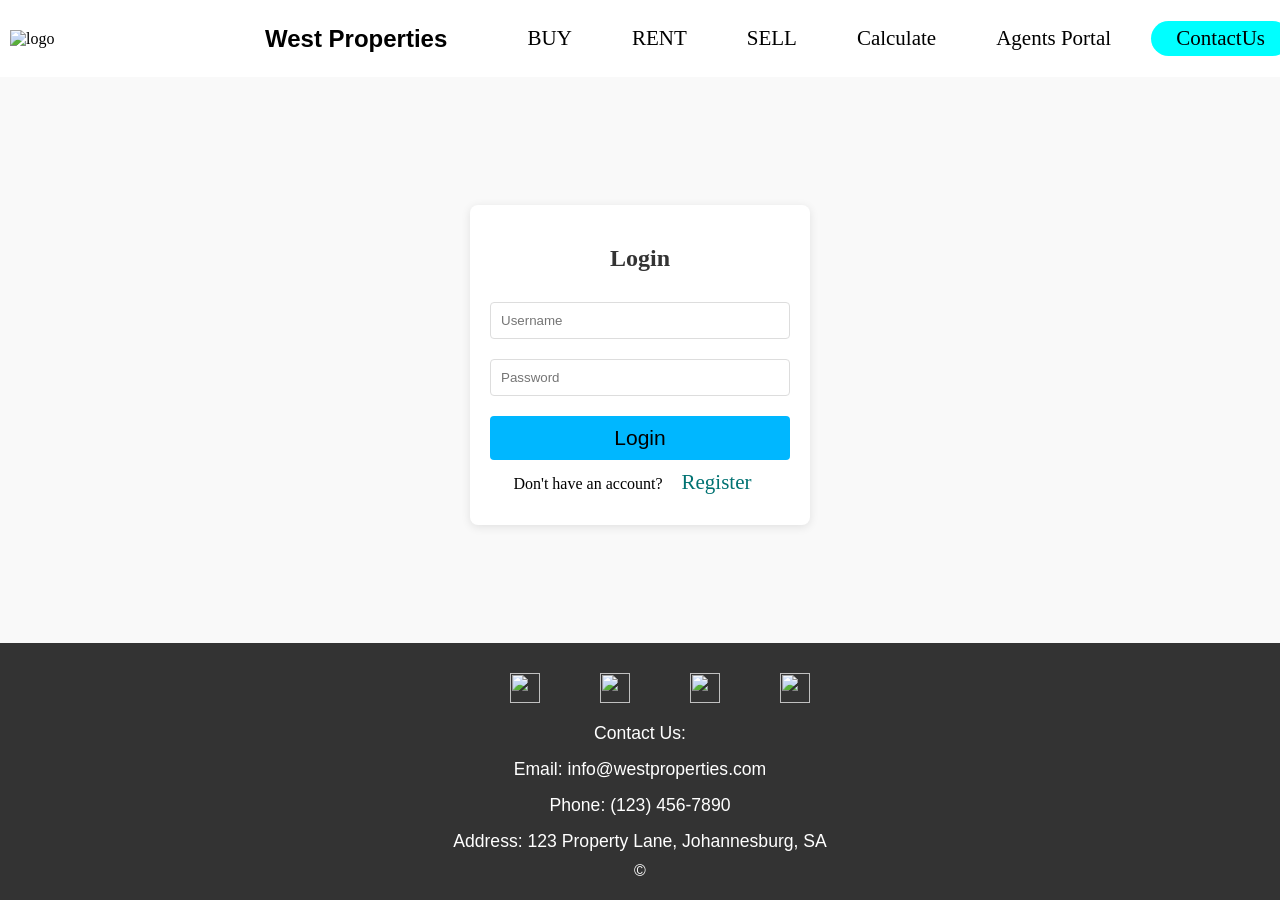
==== HTML/index.html @ 1c1c1991 "login update" ====
<!DOCTYPE html>
<html lang="en">
<head>
    <meta charset="UTF-8">
    <meta name="viewport" content="width=device-width, initial-scale=1.0">
    <title>Real Homes Login</title>
    <!-- Styles are the same as provided in your original HTML -->
    <style>
        header {
            background-color: white;
            padding: 10px;
            width: 100%;
        }

        body {
            margin: 0;
            padding: 0;
            box-sizing: border-box;
            background-color: #f9f9f9;
            font-family: "my-font", serif;
            min-height: 100vh;
            display: flex;
            flex-direction: column;
        }

        nav {
            display: flex;
            justify-content: space-between;
            align-items: center;
            width: 100%;
         
        }

        .logo-container {
            display: flex;
            align-items: center;
        }

        .logo-container img {
            margin-right: 15px;
            width: 240px;
            height: auto;
        }

        .WP {
            font-family: 'Franklin Gothic Medium', 'Arial Narrow', Arial, sans-serif;
            font-size: 24px;
            font-weight: bold;
        }

        ul {
            display: flex;
            gap: 30px;
            list-style: none;
        }

        ul li a {
            text-decoration: none;
            color: black;
            font-size: 21px;
            padding: 10px 15px;
        }

        ul li:hover a {
            text-shadow: 2px 2px 5px rgba(0, 0, 0, 0.3);
            color: rgb(0, 114, 114);
        }
        .signlogin {
            display: flex;
            gap: 50px;
            text-decoration: none;
        }
         a {
            text-decoration: none;
            color: black;
            font-size: 21px;
            padding: 10px 15px;
        }

        .sign, .login {
            background-color: aqua;
            padding: 5px 10px;
            border-radius: 20px;
            font-size: 20px;
            cursor: pointer;
        }

        .sign:hover {
            background-color: rgb(0, 114, 114);
            color: white;
        }
        /* Wrapper for flex centering */
        .main-content {
            flex: 1;
            display: flex;
            justify-content: center;
            align-items: center;
            margin-top: 20px;
        }

        .container {
            background-color: white;
            padding: 20px;
            border-radius: 8px;
            box-shadow: 0 2px 10px rgba(0, 0, 0, 0.1);
            width: 300px;
        }

        h2 {
            text-align: center;
            color: #333;
        }

        form {
            display: flex;
            flex-direction: column;
        }

        input {
            margin: 10px 0;
            padding: 10px;
            border: 1px solid #ddd;
            border-radius: 4px;
        }

        button {
            background-color: rgb(0, 183, 255);
            color: white;
            padding: 10px;
            border: none;
            border-radius: 4px;
            cursor: pointer;
            margin-top: 10px;
        }

        button:hover {
            background-color: rgb(103, 217, 255);
        }

        .toggle {
            text-align: center;
            margin-top: 10px;
        }

        .toggle a {
            color: rgb(0, 114, 114);
            text-decoration: none;
        }

        #message {
            text-align: center;
            margin-top: 10px;
            color: #f44336;
        }

        #dashboard {
            display: none;
        }

        /* Footer Styles */
        footer {
            background-color: #333;
            color: white;
            text-align: center;
            padding: 20px;
            font-family: 'Arial', sans-serif;
            margin-top: 10px;
        }
        
        .social_icons {
            display: flex;
            justify-content: center;
            align-items: center;
            margin: 10px 0;
            flex-wrap: wrap;
        }
        
        footer p {
            color: white;
            margin-top: 15px;
            margin-bottom: 10px;
            font-size: 17.6px;
        }
    </style>
</head>
<body>
    <header>
        <nav>
            <div class="logo-container">
                <img src="logo.png" alt="logo">
                <div class="WP">West Properties</div> 
            </div>
            <div class="navigator">
                <ul>
                    <li><a href="BuyPage.html">BUY</a></li>
                    <li><a href="rent.html">RENT</a></li>
                    <li><a href="sell.html">SELL</a></li>          
                    <li><a href="claculator.html">Calculate</a></li>
                    <li><a href="./agent.html">Agents Portal</a></li>
                </ul>
            </div>
            <div class="signlogin">
                <div class="sign"><a href="./contactUs.html">ContactUs</a></div> 
            </div>
        </nav>
    </header>

    <div class="main-content">
        <div class="container">
            <div id="loginForm">
                <h2>Login</h2>
                <form id="login" action = "auth.php">
                    <input type="text" id="loginUsername" placeholder="Username" required>
                    <input type="password" id="loginPassword" placeholder="Password" required>
                    <button type="submit"><a href = "./HomePage.html">Login</a></button>
                </form>
                <div class="toggle">
                    Don't have an account? <a href="#" onclick="toggleForms()">Register</a>
                </div>
            </div>
            
            <div id="registerForm" style="display:none;">
                <h2>Register</h2>
                <form id="register">
                    <input type="text" id="registerUsername" placeholder="Username" required>
                    <input type="password" id="registerPassword" placeholder="Password" required>
                    <button type="submit">Register</button>
                </form>
                <div class="toggle">
                    Already have an account? <a href="#" onclick="toggleForms()">Login</a>
                </div>
            </div>
 
            <div id="message"></div>
        </div>
    </div>
 
    <footer>
        <ul class="social_icons">
            <li><a href="https://instagram.com"><img src="instagram.png" width="30px" height="30px"></a></li>
            <li><a href="https://facebook.com"><img src="facebook.png" width="30px" height="30px"></a></li>
            <li><a href="https://youtube.com"><img src="Youtube.png" width="30px" height="30px"></a></li>
            <li><a href="https://twitter.com"><img src="x.png" width="30px" height="30px"></a></li>
        </ul>
        <div class="info">
            <p>Contact Us:</p>
            <p>Email: info@westproperties.com</p>
            <p>Phone: (123) 456-7890</p>
            <p>Address: 123 Property Lane, Johannesburg, SA</p>            
        </div>
        <div class="symbols">&#169;</div>
    </footer>
</body>
<script>
    function toggleForms() {
        const loginForm = document.getElementById('loginForm');
        const registerForm = document.getElementById('registerForm');
        loginForm.style.display = loginForm.style.display === 'none' ? 'block' : 'none';
        registerForm.style.display = registerForm.style.display === 'none' ? 'block' : 'none';
        document.getElementById('message').innerHTML = '';
    }

    document.getElementById('login').addEventListener('submit', function(e) {
        e.preventDefault();
        const username = document.getElementById('loginUsername').value;
        const password = document.getElementById('loginPassword').value;
       
        fetch('auth.php', {
            method: 'POST',
            headers: {
                'Content-Type': 'application/x-www-form-urlencoded',
            },
            body: `action=login&username=${username}&password=${password}`
        })
        .then(response => response.json())
        .then(data => {
            if (data.success) {
                // Redirect to the home page upon successful login
                window.location.href = "HomePage.html";
            } else {
                document.getElementById('message').innerHTML = data.message;
            }
        });
    });
    

    document.getElementById('register').addEventListener('submit', function(e) {
        e.preventDefault();
        const username = document.getElementById('registerUsername').value;
        const password = document.getElementById('registerPassword').value;
       
        fetch('auth.php', {
            method: 'POST',
            headers: {
                'Content-Type': 'application/x-www-form-urlencoded',
            },
            body: `action=register&username=${username}&password=${password}`
        })
        .then(response => response.json())
        .then(data => {
            document.getElementById('message').innerHTML = data.message;
            if (data.success) {
                toggleForms();
            }
        });
    });

    function logout() {
        document.getElementById('dashboard').style.display = 'none';
        document.getElementById('loginForm').style.display = 'block';
        document.getElementById('loginUsername').value = '';
        document.getElementById('loginPassword').value = '';
        document.getElementById('message').innerHTML = '';
    }
</script>
</html>
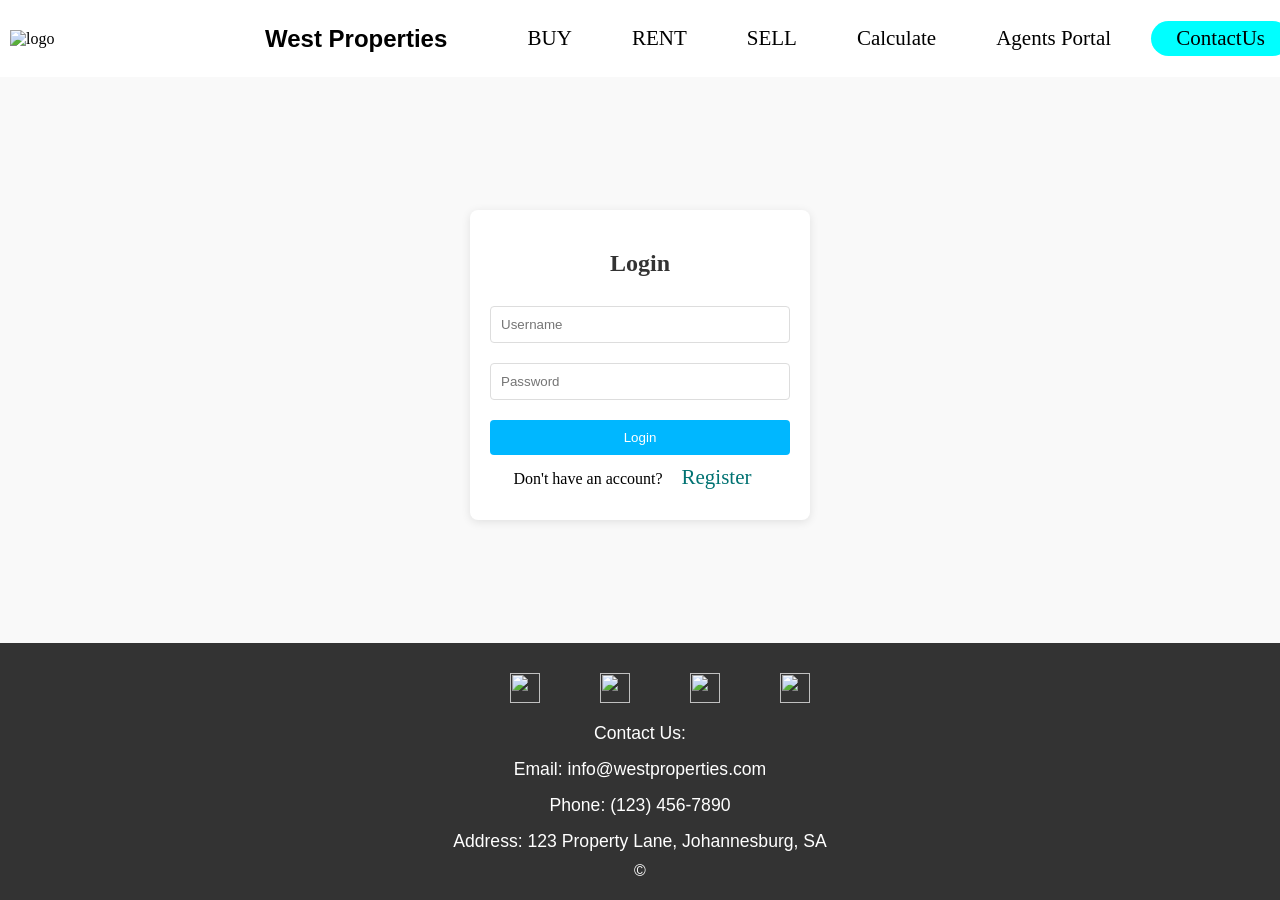
==== commit 35e89fa0: "Refactor property listing forms and backend logic, enhance validation and error handling for user su" ====
--- a/HTML/index.html
+++ b/HTML/index.html
@@ -209,10 +209,10 @@
         <div class="container">
             <div id="loginForm">
                 <h2>Login</h2>
-                <form id="login" action = "auth.php">
+                <form id="login" action="auth.php" method="post">
                     <input type="text" id="loginUsername" placeholder="Username" required>
                     <input type="password" id="loginPassword" placeholder="Password" required>
-                    <button type="submit"><a href = "./HomePage.html">Login</a></button>
+                    <button type="submit">Login</button>
                 </form>
                 <div class="toggle">
                     Don't have an account? <a href="#" onclick="toggleForms()">Register</a>
@@ -257,52 +257,63 @@
         const registerForm = document.getElementById('registerForm');
         loginForm.style.display = loginForm.style.display === 'none' ? 'block' : 'none';
         registerForm.style.display = registerForm.style.display === 'none' ? 'block' : 'none';
-        document.getElementById('message').innerHTML = '';
+        document.getElementById('message').textContent = '';
     }
 
-    document.getElementById('login').addEventListener('submit', function(e) {
+    document.getElementById('login').addEventListener('submit', async function(e) {
         e.preventDefault();
         const username = document.getElementById('loginUsername').value;
         const password = document.getElementById('loginPassword').value;
-       
-        fetch('auth.php', {
-            method: 'POST',
-            headers: {
-                'Content-Type': 'application/x-www-form-urlencoded',
-            },
-            body: `action=login&username=${username}&password=${password}`
-        })
-        .then(response => response.json())
-        .then(data => {
-            if (data.success) {
-                // Redirect to the home page upon successful login
-                window.location.href = "HomePage.html";
-            } else {
-                document.getElementById('message').innerHTML = data.message;
+
+        try {
+            const response = await fetch('auth.php', {
+                method: 'POST',
+                headers: {
+                    'Accept': 'application/json',
+                    'Content-Type': 'application/x-www-form-urlencoded'
+                },
+                body: new URLSearchParams({ action: 'login', username, password })
+            });
+            const data = await response.json();
+            if (!response.ok || !data.success) {
+                throw new Error(data.message || 'Login could not be completed.');
             }
-        });
+
+            window.location.href = "HomePage.html";
+        } catch (error) {
+            const message = error instanceof Error ? error.message : 'Please try again.';
+            console.error('Login request failed:', error);
+            document.getElementById('message').textContent = message;
+        }
     });
     
 
-    document.getElementById('register').addEventListener('submit', function(e) {
+    document.getElementById('register').addEventListener('submit', async function(e) {
         e.preventDefault();
         const username = document.getElementById('registerUsername').value;
         const password = document.getElementById('registerPassword').value;
-       
-        fetch('auth.php', {
-            method: 'POST',
-            headers: {
-                'Content-Type': 'application/x-www-form-urlencoded',
-            },
-            body: `action=register&username=${username}&password=${password}`
-        })
-        .then(response => response.json())
-        .then(data => {
-            document.getElementById('message').innerHTML = data.message;
-            if (data.success) {
-                toggleForms();
+
+        try {
+            const response = await fetch('auth.php', {
+                method: 'POST',
+                headers: {
+                    'Accept': 'application/json',
+                    'Content-Type': 'application/x-www-form-urlencoded'
+                },
+                body: new URLSearchParams({ action: 'register', username, password })
+            });
+            const data = await response.json();
+            if (!response.ok || !data.success) {
+                throw new Error(data.message || 'Registration could not be completed.');
             }
-        });
+
+            toggleForms();
+            document.getElementById('message').textContent = data.message;
+        } catch (error) {
+            const message = error instanceof Error ? error.message : 'Please try again.';
+            console.error('Registration request failed:', error);
+            document.getElementById('message').textContent = message;
+        }
     });
 
     function logout() {
@@ -310,7 +321,7 @@
         document.getElementById('loginForm').style.display = 'block';
         document.getElementById('loginUsername').value = '';
         document.getElementById('loginPassword').value = '';
-        document.getElementById('message').innerHTML = '';
+        document.getElementById('message').textContent = '';
     }
 </script>
 </html>
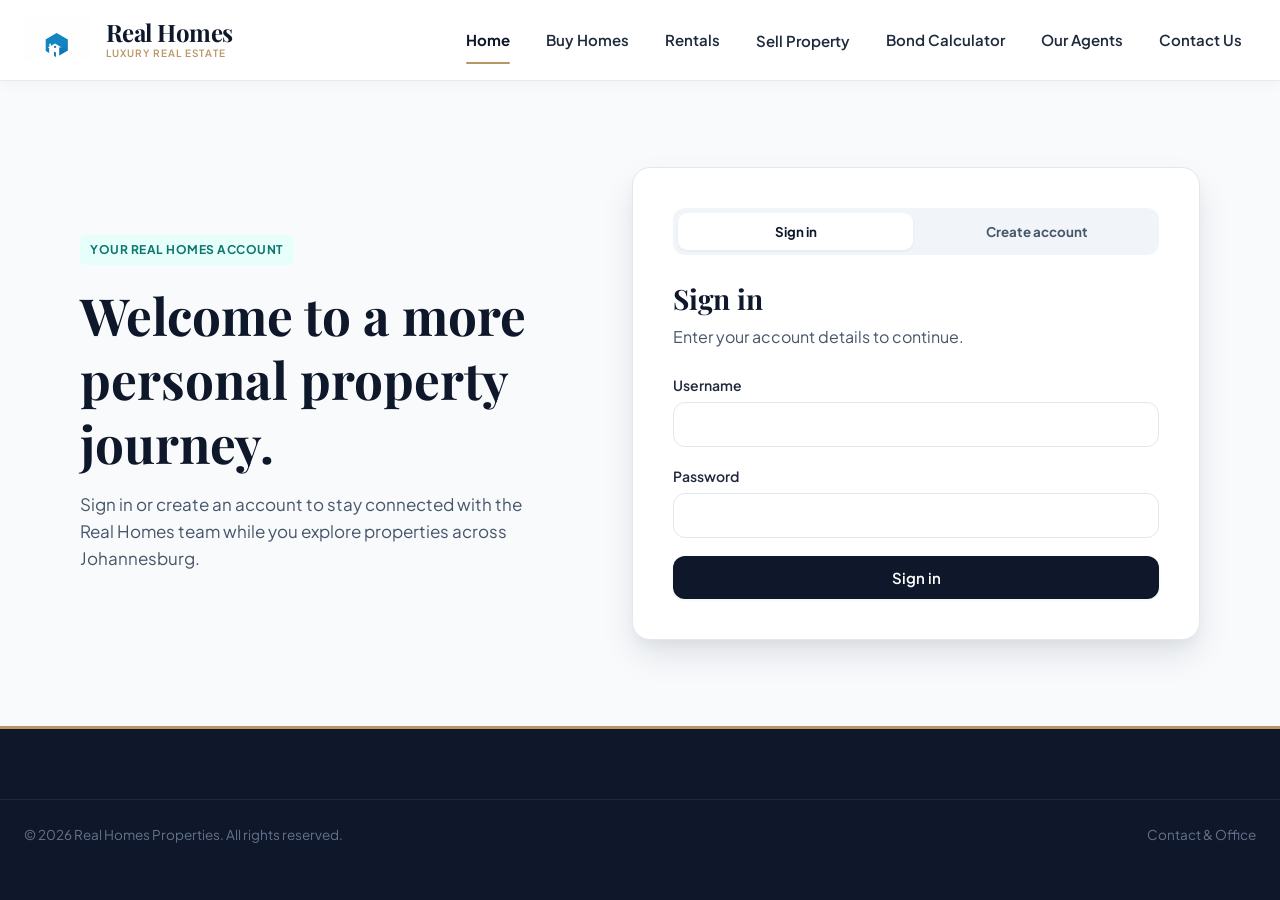
==== commit 5e5165c0: "Refactor navigation for selling property: replace links with modal buttons, implement selling consul" ====
--- a/HTML/index.html
+++ b/HTML/index.html
@@ -3,325 +3,162 @@
 <head>
     <meta charset="UTF-8">
     <meta name="viewport" content="width=device-width, initial-scale=1.0">
-    <title>Real Homes Login</title>
-    <!-- Styles are the same as provided in your original HTML -->
-    <style>
-        header {
-            background-color: white;
-            padding: 10px;
-            width: 100%;
+    <meta name="description" content="Sign in or create a Real Homes client account.">
+    <title>Client Login | Real Homes</title>
+    <link rel="stylesheet" href="css/style.css">
+</head>
+<body>
+    <header class="site-header">
+        <div class="nav-container">
+            <a href="HomePage.html" class="brand-logo-wrap">
+                <img src="../IMAGES/logo.png" alt="Real Homes Logo" class="brand-logo-img">
+                <div class="brand-title-box">
+                    <span class="brand-name">Real Homes</span>
+                    <span class="brand-tagline">Luxury Real Estate</span>
+                </div>
+            </a>
+            <button class="mobile-toggle" type="button" aria-label="Toggle navigation">&#9776;</button>
+            <ul class="nav-menu">
+                <li><a href="HomePage.html" class="nav-link">Home</a></li>
+                <li><a href="BuyPage.html" class="nav-link">Buy Homes</a></li>
+                <li><a href="RentPage.html" class="nav-link">Rentals</a></li>
+                <li><button type="button" class="nav-link" data-open-sell-modal>Sell Property</button></li>
+                <li><a href="calculator.html" class="nav-link">Bond Calculator</a></li>
+                <li><a href="agent.html" class="nav-link">Our Agents</a></li>
+                <li><a href="contactUs.html" class="nav-link">Contact Us</a></li>
+            </ul>
+        </div>
+    </header>
+
+    <main class="auth-main">
+        <section class="auth-intro">
+            <span class="badge badge-teal">Your Real Homes account</span>
+            <h1>Welcome to a more personal property journey.</h1>
+            <p>Sign in or create an account to stay connected with the Real Homes team while you explore properties across Johannesburg.</p>
+        </section>
+
+        <section class="auth-card" aria-labelledby="authHeading">
+            <div class="auth-mode-switch" aria-label="Choose an account action">
+                <button class="auth-mode-button active" id="loginMode" type="button" aria-pressed="true">Sign in</button>
+                <button class="auth-mode-button" id="registerMode" type="button" aria-pressed="false">Create account</button>
+            </div>
+
+            <h2 id="authHeading">Sign in</h2>
+            <p class="auth-card-intro" id="authDescription">Enter your account details to continue.</p>
+
+            <form class="auth-form" id="login" action="auth.php" method="post">
+                <div class="form-group">
+                    <label class="form-label" for="loginUsername">Username</label>
+                    <input class="form-control" type="text" id="loginUsername" name="username" autocomplete="username" maxlength="50" required>
+                </div>
+                <div class="form-group">
+                    <label class="form-label" for="loginPassword">Password</label>
+                    <input class="form-control" type="password" id="loginPassword" name="password" autocomplete="current-password" required>
+                </div>
+                <button class="btn btn-primary" type="submit" style="width: 100%;">Sign in</button>
+            </form>
+
+            <form class="auth-form" id="register" action="auth.php" method="post" hidden>
+                <div class="form-group">
+                    <label class="form-label" for="registerUsername">Choose a username</label>
+                    <input class="form-control" type="text" id="registerUsername" name="username" autocomplete="username" minlength="3" maxlength="50" pattern="[A-Za-z0-9._-]{3,50}" title="Use 3 to 50 letters, numbers, periods, underscores, or hyphens." required>
+                </div>
+                <div class="form-group">
+                    <label class="form-label" for="registerPassword">Create a password</label>
+                    <input class="form-control" type="password" id="registerPassword" name="password" autocomplete="new-password" minlength="8" required>
+                </div>
+                <button class="btn btn-primary" type="submit" style="width: 100%;">Create account</button>
+            </form>
+
+            <p class="auth-status" id="authStatus" role="status" aria-live="polite" hidden></p>
+        </section>
+    </main>
+
+    <footer class="site-footer">
+        <div class="footer-bottom-bar">
+            <div>&copy; 2026 Real Homes Properties. All rights reserved.</div>
+            <a href="contactUs.html">Contact &amp; Office</a>
+        </div>
+    </footer>
+
+    <script src="js/main.js"></script>
+    <script>
+        const loginForm = document.getElementById('login');
+        const registerForm = document.getElementById('register');
+        const loginMode = document.getElementById('loginMode');
+        const registerMode = document.getElementById('registerMode');
+        const authHeading = document.getElementById('authHeading');
+        const authDescription = document.getElementById('authDescription');
+        const authStatus = document.getElementById('authStatus');
+
+        function setAuthMode(mode) {
+            const isLogin = mode === 'login';
+            loginForm.hidden = !isLogin;
+            registerForm.hidden = isLogin;
+            loginMode.classList.toggle('active', isLogin);
+            registerMode.classList.toggle('active', !isLogin);
+            loginMode.setAttribute('aria-pressed', String(isLogin));
+            registerMode.setAttribute('aria-pressed', String(!isLogin));
+            authHeading.textContent = isLogin ? 'Sign in' : 'Create your account';
+            authDescription.textContent = isLogin
+                ? 'Enter your account details to continue.'
+                : 'Choose a username and password to get started.';
+            authStatus.hidden = true;
+            authStatus.textContent = '';
         }
 
-        body {
-            margin: 0;
-            padding: 0;
-            box-sizing: border-box;
-            background-color: #f9f9f9;
-            font-family: "my-font", serif;
-            min-height: 100vh;
-            display: flex;
-            flex-direction: column;
+        loginMode.addEventListener('click', () => setAuthMode('login'));
+        registerMode.addEventListener('click', () => setAuthMode('register'));
+
+        async function submitAccountForm(event, action) {
+            event.preventDefault();
+            const form = event.currentTarget;
+            const submitButton = form.querySelector('button[type="submit"]');
+            authStatus.hidden = true;
+            authStatus.textContent = '';
+            submitButton.disabled = true;
+
+            try {
+                const response = await fetch(form.action, {
+                    method: 'POST',
+                    headers: {
+                        Accept: 'application/json',
+                        'Content-Type': 'application/x-www-form-urlencoded'
+                    },
+                    body: new URLSearchParams({
+                        action: action,
+                        username: form.elements.username.value.trim(),
+                        password: form.elements.password.value
+                    })
+                });
+                const result = await response.json();
+                if (!response.ok || !result.success) {
+                    throw new Error(result.message || 'The account request could not be completed.');
+                }
+
+                if (action === 'login') {
+                    window.location.href = 'HomePage.html';
+                    return;
+                }
+
+                form.reset();
+                setAuthMode('login');
+                authStatus.dataset.state = 'success';
+                authStatus.textContent = result.message;
+                authStatus.hidden = false;
+            } catch (error) {
+                const message = error instanceof Error ? error.message : 'Please try again.';
+                console.error('Account request failed:', error);
+                authStatus.dataset.state = 'error';
+                authStatus.textContent = message;
+                authStatus.hidden = false;
+            } finally {
+                submitButton.disabled = false;
+            }
         }
 
-        nav {
-            display: flex;
-            justify-content: space-between;
-            align-items: center;
-            width: 100%;
-         
-        }
-
-        .logo-container {
-            display: flex;
-            align-items: center;
-        }
-
-        .logo-container img {
-            margin-right: 15px;
-            width: 240px;
-            height: auto;
-        }
-
-        .WP {
-            font-family: 'Franklin Gothic Medium', 'Arial Narrow', Arial, sans-serif;
-            font-size: 24px;
-            font-weight: bold;
-        }
-
-        ul {
-            display: flex;
-            gap: 30px;
-            list-style: none;
-        }
-
-        ul li a {
-            text-decoration: none;
-            color: black;
-            font-size: 21px;
-            padding: 10px 15px;
-        }
-
-        ul li:hover a {
-            text-shadow: 2px 2px 5px rgba(0, 0, 0, 0.3);
-            color: rgb(0, 114, 114);
-        }
-        .signlogin {
-            display: flex;
-            gap: 50px;
-            text-decoration: none;
-        }
-         a {
-            text-decoration: none;
-            color: black;
-            font-size: 21px;
-            padding: 10px 15px;
-        }
-
-        .sign, .login {
-            background-color: aqua;
-            padding: 5px 10px;
-            border-radius: 20px;
-            font-size: 20px;
-            cursor: pointer;
-        }
-
-        .sign:hover {
-            background-color: rgb(0, 114, 114);
-            color: white;
-        }
-        /* Wrapper for flex centering */
-        .main-content {
-            flex: 1;
-            display: flex;
-            justify-content: center;
-            align-items: center;
-            margin-top: 20px;
-        }
-
-        .container {
-            background-color: white;
-            padding: 20px;
-            border-radius: 8px;
-            box-shadow: 0 2px 10px rgba(0, 0, 0, 0.1);
-            width: 300px;
-        }
-
-        h2 {
-            text-align: center;
-            color: #333;
-        }
-
-        form {
-            display: flex;
-            flex-direction: column;
-        }
-
-        input {
-            margin: 10px 0;
-            padding: 10px;
-            border: 1px solid #ddd;
-            border-radius: 4px;
-        }
-
-        button {
-            background-color: rgb(0, 183, 255);
-            color: white;
-            padding: 10px;
-            border: none;
-            border-radius: 4px;
-            cursor: pointer;
-            margin-top: 10px;
-        }
-
-        button:hover {
-            background-color: rgb(103, 217, 255);
-        }
-
-        .toggle {
-            text-align: center;
-            margin-top: 10px;
-        }
-
-        .toggle a {
-            color: rgb(0, 114, 114);
-            text-decoration: none;
-        }
-
-        #message {
-            text-align: center;
-            margin-top: 10px;
-            color: #f44336;
-        }
-
-        #dashboard {
-            display: none;
-        }
-
-        /* Footer Styles */
-        footer {
-            background-color: #333;
-            color: white;
-            text-align: center;
-            padding: 20px;
-            font-family: 'Arial', sans-serif;
-            margin-top: 10px;
-        }
-        
-        .social_icons {
-            display: flex;
-            justify-content: center;
-            align-items: center;
-            margin: 10px 0;
-            flex-wrap: wrap;
-        }
-        
-        footer p {
-            color: white;
-            margin-top: 15px;
-            margin-bottom: 10px;
-            font-size: 17.6px;
-        }
-    </style>
-</head>
-<body>
-    <header>
-        <nav>
-            <div class="logo-container">
-                <img src="logo.png" alt="logo">
-                <div class="WP">West Properties</div> 
-            </div>
-            <div class="navigator">
-                <ul>
-                    <li><a href="BuyPage.html">BUY</a></li>
-                    <li><a href="rent.html">RENT</a></li>
-                    <li><a href="sell.html">SELL</a></li>          
-                    <li><a href="claculator.html">Calculate</a></li>
-                    <li><a href="./agent.html">Agents Portal</a></li>
-                </ul>
-            </div>
-            <div class="signlogin">
-                <div class="sign"><a href="./contactUs.html">ContactUs</a></div> 
-            </div>
-        </nav>
-    </header>
-
-    <div class="main-content">
-        <div class="container">
-            <div id="loginForm">
-                <h2>Login</h2>
-                <form id="login" action="auth.php" method="post">
-                    <input type="text" id="loginUsername" placeholder="Username" required>
-                    <input type="password" id="loginPassword" placeholder="Password" required>
-                    <button type="submit">Login</button>
-                </form>
-                <div class="toggle">
-                    Don't have an account? <a href="#" onclick="toggleForms()">Register</a>
-                </div>
-            </div>
-            
-            <div id="registerForm" style="display:none;">
-                <h2>Register</h2>
-                <form id="register">
-                    <input type="text" id="registerUsername" placeholder="Username" required>
-                    <input type="password" id="registerPassword" placeholder="Password" required>
-                    <button type="submit">Register</button>
-                </form>
-                <div class="toggle">
-                    Already have an account? <a href="#" onclick="toggleForms()">Login</a>
-                </div>
-            </div>
- 
-            <div id="message"></div>
-        </div>
-    </div>
- 
-    <footer>
-        <ul class="social_icons">
-            <li><a href="https://instagram.com"><img src="instagram.png" width="30px" height="30px"></a></li>
-            <li><a href="https://facebook.com"><img src="facebook.png" width="30px" height="30px"></a></li>
-            <li><a href="https://youtube.com"><img src="Youtube.png" width="30px" height="30px"></a></li>
-            <li><a href="https://twitter.com"><img src="x.png" width="30px" height="30px"></a></li>
-        </ul>
-        <div class="info">
-            <p>Contact Us:</p>
-            <p>Email: info@westproperties.com</p>
-            <p>Phone: (123) 456-7890</p>
-            <p>Address: 123 Property Lane, Johannesburg, SA</p>            
-        </div>
-        <div class="symbols">&#169;</div>
-    </footer>
+        loginForm.addEventListener('submit', event => submitAccountForm(event, 'login'));
+        registerForm.addEventListener('submit', event => submitAccountForm(event, 'register'));
+    </script>
 </body>
-<script>
-    function toggleForms() {
-        const loginForm = document.getElementById('loginForm');
-        const registerForm = document.getElementById('registerForm');
-        loginForm.style.display = loginForm.style.display === 'none' ? 'block' : 'none';
-        registerForm.style.display = registerForm.style.display === 'none' ? 'block' : 'none';
-        document.getElementById('message').textContent = '';
-    }
-
-    document.getElementById('login').addEventListener('submit', async function(e) {
-        e.preventDefault();
-        const username = document.getElementById('loginUsername').value;
-        const password = document.getElementById('loginPassword').value;
-
-        try {
-            const response = await fetch('auth.php', {
-                method: 'POST',
-                headers: {
-                    'Accept': 'application/json',
-                    'Content-Type': 'application/x-www-form-urlencoded'
-                },
-                body: new URLSearchParams({ action: 'login', username, password })
-            });
-            const data = await response.json();
-            if (!response.ok || !data.success) {
-                throw new Error(data.message || 'Login could not be completed.');
-            }
-
-            window.location.href = "HomePage.html";
-        } catch (error) {
-            const message = error instanceof Error ? error.message : 'Please try again.';
-            console.error('Login request failed:', error);
-            document.getElementById('message').textContent = message;
-        }
-    });
-    
-
-    document.getElementById('register').addEventListener('submit', async function(e) {
-        e.preventDefault();
-        const username = document.getElementById('registerUsername').value;
-        const password = document.getElementById('registerPassword').value;
-
-        try {
-            const response = await fetch('auth.php', {
-                method: 'POST',
-                headers: {
-                    'Accept': 'application/json',
-                    'Content-Type': 'application/x-www-form-urlencoded'
-                },
-                body: new URLSearchParams({ action: 'register', username, password })
-            });
-            const data = await response.json();
-            if (!response.ok || !data.success) {
-                throw new Error(data.message || 'Registration could not be completed.');
-            }
-
-            toggleForms();
-            document.getElementById('message').textContent = data.message;
-        } catch (error) {
-            const message = error instanceof Error ? error.message : 'Please try again.';
-            console.error('Registration request failed:', error);
-            document.getElementById('message').textContent = message;
-        }
-    });
-
-    function logout() {
-        document.getElementById('dashboard').style.display = 'none';
-        document.getElementById('loginForm').style.display = 'block';
-        document.getElementById('loginUsername').value = '';
-        document.getElementById('loginPassword').value = '';
-        document.getElementById('message').textContent = '';
-    }
-</script>
 </html>
--- a/HTML/css/style.css
+++ b/HTML/css/style.css
@@ -0,0 +1,1228 @@
+/* ==========================================================================
+   REAL HOMES LUXURY PROPERTIES - MASTER DESIGN SYSTEM
+   Professional Real Estate Web Platform Stylesheet
+   ========================================================================== */
+
+@import url('https://fonts.googleapis.com/css2?family=Plus+Jakarta+Sans:wght@300;400;500;600;700;800&family=Playfair+Display:ital,wght@0,500;0,600;0,700;1,400&display=swap');
+
+:root {
+    /* Primary Luxury Palette */
+    --primary-navy: #0f172a;
+    --navy-light: #1e293b;
+    --navy-lighter: #334155;
+    
+    /* Warm Gold Accents */
+    --gold-primary: #b89562;
+    --gold-light: #d4b584;
+    --gold-dark: #916f3d;
+    --gold-subtle: #fcf8f2;
+    
+    /* Secondary & Functional Accents */
+    --teal-accent: #0d9488;
+    --teal-dark: #0f766e;
+    --teal-light: #e6fffa;
+    --danger-red: #ef4444;
+    --success-green: #10b981;
+    
+    /* Neutral System */
+    --bg-main: #f8fafc;
+    --bg-card: #ffffff;
+    --bg-dark: #090d16;
+    --text-primary: #0f172a;
+    --text-secondary: #475569;
+    --text-muted: #94a3b8;
+    --border-light: #e2e8f0;
+    --border-subtle: #f1f5f9;
+    
+    /* Typography */
+    --font-heading: 'Playfair Display', Georgia, serif;
+    --font-body: 'Plus Jakarta Sans', -apple-system, BlinkMacSystemFont, 'Segoe UI', Roboto, sans-serif;
+    
+    /* Shadows & Elevation */
+    --shadow-sm: 0 1px 3px rgba(15, 23, 42, 0.06);
+    --shadow-md: 0 4px 20px -2px rgba(15, 23, 42, 0.08), 0 2px 6px -1px rgba(15, 23, 42, 0.04);
+    --shadow-lg: 0 16px 36px -4px rgba(15, 23, 42, 0.12), 0 8px 12px -3px rgba(15, 23, 42, 0.04);
+    --shadow-hover: 0 24px 48px -6px rgba(15, 23, 42, 0.16);
+    
+    /* Radius & Spacing */
+    --radius-sm: 6px;
+    --radius-md: 12px;
+    --radius-lg: 18px;
+    --radius-full: 9999px;
+    --transition: all 0.3s cubic-bezier(0.4, 0, 0.2, 1);
+}
+
+/* Base Reset & Core Typography */
+*, *::before, *::after {
+    box-sizing: border-box;
+    margin: 0;
+    padding: 0;
+}
+
+html {
+    scroll-behavior: smooth;
+    font-size: 16px;
+}
+
+body {
+    font-family: var(--font-body);
+    color: var(--text-primary);
+    background-color: var(--bg-main);
+    line-height: 1.6;
+    min-height: 100vh;
+    display: flex;
+    flex-direction: column;
+    overflow-x: hidden;
+    -webkit-font-smoothing: antialiased;
+}
+
+h1, h2, h3, h4, .serif-heading {
+    font-family: var(--font-heading);
+    color: var(--primary-navy);
+    line-height: 1.25;
+    font-weight: 700;
+}
+
+a {
+    color: inherit;
+    text-decoration: none;
+    transition: var(--transition);
+}
+
+img {
+    max-width: 100%;
+    height: auto;
+    display: block;
+}
+
+button, input, select, textarea {
+    font-family: inherit;
+}
+
+/* ==========================================================================
+   NAVIGATION BAR & HEADER
+   ========================================================================== */
+
+header.site-header {
+    position: sticky;
+    top: 0;
+    z-index: 1000;
+    background: rgba(255, 255, 255, 0.95);
+    backdrop-filter: blur(12px);
+    -webkit-backdrop-filter: blur(12px);
+    border-bottom: 1px solid rgba(226, 232, 240, 0.8);
+    transition: var(--transition);
+    box-shadow: 0 2px 15px rgba(0, 0, 0, 0.04);
+}
+
+.nav-container {
+    max-width: 1380px;
+    margin: 0 auto;
+    padding: 0 24px;
+    height: 80px;
+    display: flex;
+    align-items: center;
+    justify-content: space-between;
+}
+
+.brand-logo-wrap {
+    display: flex;
+    align-items: center;
+    gap: 14px;
+    text-decoration: none;
+}
+
+.brand-logo-img {
+    height: 48px;
+    width: auto;
+    object-fit: contain;
+    transition: transform 0.3s ease;
+}
+
+.brand-logo-wrap:hover .brand-logo-img {
+    transform: scale(1.03);
+}
+
+.brand-title-box {
+    display: flex;
+    flex-direction: column;
+}
+
+.brand-name {
+    font-family: var(--font-heading);
+    font-size: 24px;
+    font-weight: 700;
+    color: var(--primary-navy);
+    letter-spacing: -0.5px;
+    line-height: 1.1;
+}
+
+.brand-tagline {
+    font-size: 10px;
+    font-weight: 600;
+    letter-spacing: 1px;
+    text-transform: uppercase;
+    color: var(--gold-primary);
+    white-space: nowrap;
+}
+
+.nav-menu {
+    display: flex;
+    align-items: center;
+    gap: 8px;
+    list-style: none;
+}
+
+.nav-link {
+    font-size: 15px;
+    font-weight: 600;
+    color: var(--navy-light);
+    padding: 10px 14px;
+    border-radius: var(--radius-sm);
+    transition: var(--transition);
+    position: relative;
+    display: flex;
+    align-items: center;
+    gap: 6px;
+}
+
+button.nav-link {
+    appearance: none;
+    background: transparent;
+    border: 0;
+    cursor: pointer;
+    font-family: var(--font-body);
+}
+
+.nav-link:hover {
+    color: var(--gold-primary);
+    background-color: var(--gold-subtle);
+}
+
+.nav-link.active {
+    color: var(--primary-navy);
+    font-weight: 700;
+}
+
+.nav-link.active::after {
+    content: '';
+    position: absolute;
+    bottom: -2px;
+    left: 14px;
+    right: 14px;
+    height: 2px;
+    background-color: var(--gold-primary);
+    border-radius: 2px;
+}
+
+.nav-actions {
+    display: flex;
+    align-items: center;
+    gap: 14px;
+}
+
+.btn-header-cta {
+    background: linear-gradient(135deg, var(--gold-primary), var(--gold-dark));
+    color: #ffffff;
+    font-size: 14px;
+    font-weight: 700;
+    padding: 11px 20px;
+    border-radius: var(--radius-full);
+    border: none;
+    cursor: pointer;
+    box-shadow: 0 4px 14px rgba(184, 149, 98, 0.35);
+    transition: var(--transition);
+    display: inline-flex;
+    align-items: center;
+    gap: 8px;
+    text-decoration: none;
+}
+
+.btn-header-cta:hover {
+    transform: translateY(-1px);
+    box-shadow: 0 6px 20px rgba(184, 149, 98, 0.45);
+    background: linear-gradient(135deg, var(--gold-light), var(--gold-primary));
+    color: #ffffff;
+}
+
+.btn-header-outline {
+    background: transparent;
+    border: 1.5px solid var(--border-light);
+    color: var(--navy-light);
+    font-size: 14px;
+    font-weight: 600;
+    padding: 9px 18px;
+    border-radius: var(--radius-full);
+    cursor: pointer;
+    transition: var(--transition);
+    text-decoration: none;
+    display: inline-flex;
+    align-items: center;
+    gap: 6px;
+}
+
+.btn-header-outline:hover {
+    border-color: var(--primary-navy);
+    color: var(--primary-navy);
+    background: #f1f5f9;
+}
+
+/* Mobile Nav Toggle */
+.mobile-toggle {
+    display: none;
+    background: none;
+    border: none;
+    font-size: 26px;
+    color: var(--primary-navy);
+    cursor: pointer;
+    padding: 6px;
+}
+
+/* ==========================================================================
+   BUTTONS & BADGES
+   ========================================================================== */
+
+.btn {
+    display: inline-flex;
+    align-items: center;
+    justify-content: center;
+    gap: 8px;
+    font-weight: 600;
+    font-size: 15px;
+    padding: 12px 24px;
+    border-radius: var(--radius-md);
+    cursor: pointer;
+    transition: var(--transition);
+    border: none;
+    text-align: center;
+}
+
+.btn-primary {
+    background-color: var(--primary-navy);
+    color: #ffffff;
+    box-shadow: var(--shadow-sm);
+}
+
+.btn-primary:hover {
+    background-color: var(--navy-light);
+    transform: translateY(-2px);
+    box-shadow: var(--shadow-md);
+    color: #ffffff;
+}
+
+.btn-gold {
+    background: linear-gradient(135deg, var(--gold-primary), var(--gold-dark));
+    color: #ffffff;
+    box-shadow: 0 4px 14px rgba(184, 149, 98, 0.3);
+}
+
+.btn-gold:hover {
+    background: linear-gradient(135deg, var(--gold-light), var(--gold-primary));
+    transform: translateY(-2px);
+    box-shadow: 0 6px 20px rgba(184, 149, 98, 0.4);
+    color: #ffffff;
+}
+
+.btn-teal {
+    background-color: var(--teal-accent);
+    color: #ffffff;
+}
+
+.btn-teal:hover {
+    background-color: var(--teal-dark);
+    transform: translateY(-2px);
+    color: #ffffff;
+}
+
+.btn-outline {
+    background-color: transparent;
+    border: 2px solid var(--border-light);
+    color: var(--navy-light);
+}
+
+.btn-outline:hover {
+    border-color: var(--primary-navy);
+    color: var(--primary-navy);
+    background-color: #ffffff;
+}
+
+.badge {
+    display: inline-flex;
+    align-items: center;
+    gap: 5px;
+    font-size: 12px;
+    font-weight: 700;
+    text-transform: uppercase;
+    letter-spacing: 0.5px;
+    padding: 5px 10px;
+    border-radius: var(--radius-sm);
+}
+
+.badge-navy {
+    background-color: var(--primary-navy);
+    color: #ffffff;
+}
+
+.badge-teal {
+    background-color: var(--teal-light);
+    color: var(--teal-dark);
+}
+
+/* ==========================================================================
+   PROPERTY CARD SYSTEM
+   ========================================================================== */
+
+.properties-grid {
+    display: grid;
+    grid-template-columns: repeat(auto-fill, minmax(350px, 1fr));
+    gap: 30px;
+}
+
+.property-card {
+    background: var(--bg-card);
+    border-radius: var(--radius-lg);
+    overflow: hidden;
+    border: 1px solid var(--border-light);
+    box-shadow: var(--shadow-md);
+    transition: var(--transition);
+    display: flex;
+    flex-direction: column;
+    position: relative;
+}
+
+.property-card:hover {
+    transform: translateY(-6px);
+    box-shadow: var(--shadow-hover);
+    border-color: rgba(184, 149, 98, 0.4);
+}
+
+.property-thumb-wrap {
+    position: relative;
+    width: 100%;
+    height: 250px;
+    overflow: hidden;
+    background-color: #000;
+}
+
+.property-thumb {
+    width: 100%;
+    height: 100%;
+    object-fit: cover;
+    transition: transform 0.6s ease;
+}
+
+.property-card:hover .property-thumb {
+    transform: scale(1.06);
+}
+
+.property-tags {
+    position: absolute;
+    top: 14px;
+    left: 14px;
+    display: flex;
+    gap: 8px;
+    z-index: 2;
+}
+
+.property-fav-btn {
+    position: absolute;
+    top: 14px;
+    right: 14px;
+    width: 38px;
+    height: 38px;
+    border-radius: 50%;
+    background: rgba(255, 255, 255, 0.9);
+    border: none;
+    display: flex;
+    align-items: center;
+    justify-content: center;
+    cursor: pointer;
+    box-shadow: 0 2px 8px rgba(0,0,0,0.15);
+    transition: var(--transition);
+    z-index: 2;
+    color: #64748b;
+    font-size: 18px;
+}
+
+.property-fav-btn:hover, .property-fav-btn.active {
+    background: #ffffff;
+    color: #e11d48;
+    transform: scale(1.1);
+}
+
+.property-content {
+    padding: 22px;
+    display: flex;
+    flex-direction: column;
+    flex-grow: 1;
+}
+
+.property-price-row {
+    display: flex;
+    align-items: baseline;
+    justify-content: space-between;
+    margin-bottom: 8px;
+}
+
+.property-price {
+    font-size: 26px;
+    font-weight: 800;
+    color: var(--primary-navy);
+    font-family: var(--font-body);
+}
+
+.property-price span.period {
+    font-size: 14px;
+    font-weight: 500;
+    color: var(--text-muted);
+}
+
+.property-title {
+    font-size: 19px;
+    font-weight: 700;
+    color: var(--navy-light);
+    margin-bottom: 8px;
+    line-height: 1.35;
+    display: -webkit-box;
+    -webkit-line-clamp: 1;
+    -webkit-box-orient: vertical;
+    overflow: hidden;
+}
+
+.property-location {
+    display: flex;
+    align-items: center;
+    gap: 6px;
+    color: var(--text-secondary);
+    font-size: 14px;
+    margin-bottom: 16px;
+}
+
+.property-specs {
+    display: flex;
+    align-items: center;
+    justify-content: space-between;
+    padding: 14px 0;
+    border-top: 1px solid var(--border-subtle);
+    border-bottom: 1px solid var(--border-subtle);
+    margin-bottom: 18px;
+}
+
+.spec-item {
+    display: flex;
+    align-items: center;
+    gap: 6px;
+    font-size: 13.5px;
+    font-weight: 600;
+    color: var(--navy-lighter);
+}
+
+.spec-item svg, .spec-item i {
+    color: var(--gold-primary);
+}
+
+.property-footer {
+    display: flex;
+    align-items: center;
+    justify-content: space-between;
+    margin-top: auto;
+    gap: 12px;
+}
+
+.agent-mini {
+    display: flex;
+    align-items: center;
+    gap: 10px;
+}
+
+.agent-mini-avatar {
+    width: 38px;
+    height: 38px;
+    border-radius: 50%;
+    object-fit: cover;
+    border: 2px solid var(--gold-light);
+}
+
+.agent-mini-info {
+    display: flex;
+    flex-direction: column;
+}
+
+.agent-mini-name {
+    font-size: 13px;
+    font-weight: 700;
+    color: var(--primary-navy);
+    line-height: 1.2;
+}
+
+.agent-mini-role {
+    font-size: 11px;
+    color: var(--text-muted);
+}
+
+.property-card-actions {
+    display: flex;
+    align-items: center;
+    gap: 8px;
+}
+
+.btn-card-details {
+    padding: 8px 16px;
+    font-size: 13.5px;
+    font-weight: 700;
+    border-radius: var(--radius-sm);
+    background-color: var(--primary-navy);
+    color: #ffffff;
+    border: none;
+    cursor: pointer;
+    transition: var(--transition);
+}
+
+.btn-card-details:hover {
+    background-color: var(--gold-primary);
+}
+
+/* ==========================================================================
+   INTERACTIVE MODAL SYSTEM
+   ========================================================================== */
+
+.modal-backdrop {
+    position: fixed;
+    top: 0;
+    left: 0;
+    width: 100%;
+    height: 100%;
+    background: rgba(15, 23, 42, 0.75);
+    backdrop-filter: blur(6px);
+    z-index: 2000;
+    display: none;
+    align-items: center;
+    justify-content: center;
+    padding: 20px;
+    overflow-y: auto;
+    animation: fadeIn 0.25s ease;
+}
+
+.modal-backdrop.active {
+    display: flex;
+}
+
+.modal-box {
+    background: #ffffff;
+    border-radius: var(--radius-lg);
+    width: 100%;
+    max-width: 820px;
+    box-shadow: 0 25px 50px -12px rgba(0, 0, 0, 0.35);
+    overflow: hidden;
+    position: relative;
+    max-height: 90vh;
+    display: flex;
+    flex-direction: column;
+    animation: slideUp 0.3s cubic-bezier(0.16, 1, 0.3, 1);
+}
+
+.modal-header {
+    padding: 20px 28px;
+    border-bottom: 1px solid var(--border-light);
+    display: flex;
+    align-items: center;
+    justify-content: space-between;
+    background: #fafafa;
+}
+
+.modal-title {
+    font-size: 22px;
+    font-weight: 700;
+    color: var(--primary-navy);
+}
+
+.modal-close-btn {
+    background: transparent;
+    border: none;
+    font-size: 26px;
+    color: var(--text-muted);
+    cursor: pointer;
+    padding: 4px;
+    line-height: 1;
+    transition: var(--transition);
+}
+
+.modal-close-btn:hover {
+    color: var(--danger-red);
+    transform: rotate(90deg);
+}
+
+.modal-body {
+    padding: 28px;
+    overflow-y: auto;
+}
+
+@keyframes fadeIn {
+    from { opacity: 0; }
+    to { opacity: 1; }
+}
+
+@keyframes slideUp {
+    from { transform: translateY(30px) scale(0.98); opacity: 0; }
+    to { transform: translateY(0) scale(1); opacity: 1; }
+}
+
+/* ==========================================================================
+   FORM CONTROLS & INPUTS
+   ========================================================================== */
+
+.form-group {
+    margin-bottom: 18px;
+}
+
+.form-label {
+    display: block;
+    font-size: 14px;
+    font-weight: 600;
+    color: var(--navy-light);
+    margin-bottom: 6px;
+}
+
+.form-control {
+    width: 100%;
+    padding: 12px 16px;
+    font-size: 15px;
+    border: 1.5px solid var(--border-light);
+    border-radius: var(--radius-md);
+    background-color: #ffffff;
+    color: var(--text-primary);
+    transition: var(--transition);
+}
+
+.form-control:focus {
+    outline: none;
+    border-color: var(--gold-primary);
+    box-shadow: 0 0 0 4px rgba(184, 149, 98, 0.15);
+}
+
+.form-row {
+    display: grid;
+    grid-template-columns: repeat(auto-fit, minmax(200px, 1fr));
+    gap: 16px;
+}
+
+.auth-main {
+    flex: 1;
+    width: min(1120px, calc(100% - 40px));
+    margin: clamp(36px, 7vw, 80px) auto;
+    display: grid;
+    grid-template-columns: minmax(0, 0.9fr) minmax(360px, 1.1fr);
+    align-items: center;
+    gap: clamp(32px, 7vw, 88px);
+}
+
+.auth-intro .badge {
+    margin-bottom: 18px;
+}
+
+.auth-intro h1 {
+    font-size: clamp(34px, 4vw, 52px);
+    margin-bottom: 16px;
+}
+
+.auth-intro p {
+    color: var(--text-secondary);
+    font-size: 17px;
+    max-width: 470px;
+}
+
+.auth-card {
+    padding: clamp(24px, 4vw, 40px);
+    background: var(--bg-card);
+    border: 1px solid var(--border-light);
+    border-radius: var(--radius-lg);
+    box-shadow: var(--shadow-lg);
+}
+
+.auth-card h2 {
+    font-size: 28px;
+    margin-bottom: 8px;
+}
+
+.auth-card-intro {
+    color: var(--text-secondary);
+    margin-bottom: 24px;
+}
+
+.auth-mode-switch {
+    display: grid;
+    grid-template-columns: 1fr 1fr;
+    gap: 6px;
+    padding: 5px;
+    margin-bottom: 26px;
+    background: var(--border-subtle);
+    border-radius: var(--radius-md);
+}
+
+.auth-mode-button {
+    padding: 10px 14px;
+    border: 0;
+    border-radius: 9px;
+    background: transparent;
+    color: var(--text-secondary);
+    font-weight: 700;
+    cursor: pointer;
+}
+
+.auth-mode-button.active {
+    background: #ffffff;
+    color: var(--primary-navy);
+    box-shadow: var(--shadow-sm);
+}
+
+.auth-form[hidden] {
+    display: none;
+}
+
+.auth-status {
+    margin: 16px 0 0;
+    color: var(--danger-red);
+    font-size: 14px;
+}
+
+.auth-status[data-state="success"] {
+    color: var(--success-green);
+}
+
+.sell-modal-backdrop {
+    position: fixed;
+    inset: 0;
+    z-index: 3000;
+    display: none;
+    align-items: center;
+    justify-content: center;
+    padding: 24px;
+    overflow-y: auto;
+    background: rgba(9, 13, 22, 0.72);
+}
+
+.sell-modal-backdrop.is-open {
+    display: flex;
+}
+
+.sell-modal {
+    width: min(100%, 760px);
+    max-height: calc(100vh - 48px);
+    overflow-y: auto;
+    background: var(--bg-card);
+    border: 1px solid rgba(255, 255, 255, 0.6);
+    border-radius: var(--radius-lg);
+    box-shadow: 0 24px 80px rgba(0, 0, 0, 0.28);
+}
+
+.sell-modal-header {
+    display: flex;
+    align-items: flex-start;
+    justify-content: space-between;
+    gap: 24px;
+    padding: 30px 32px 22px;
+    border-bottom: 1px solid var(--border-subtle);
+}
+
+.sell-modal-header h2 {
+    margin: 14px 0 6px;
+    font-size: clamp(24px, 4vw, 32px);
+}
+
+.sell-modal-header p {
+    color: var(--text-secondary);
+}
+
+.sell-modal-close {
+    flex: 0 0 auto;
+    width: 40px;
+    height: 40px;
+    border: 1px solid var(--border-light);
+    border-radius: 50%;
+    background: #ffffff;
+    color: var(--text-secondary);
+    font-size: 24px;
+    line-height: 1;
+    cursor: pointer;
+}
+
+.sell-modal-close:hover {
+    color: var(--danger-red);
+    border-color: var(--danger-red);
+}
+
+.sell-modal-form {
+    padding: 24px 32px 32px;
+}
+
+.sell-modal-form textarea {
+    min-height: 110px;
+    resize: vertical;
+}
+
+.sell-modal-feedback {
+    margin: 0 0 16px;
+    color: var(--danger-red);
+    font-size: 14px;
+}
+
+.sell-modal-actions {
+    display: flex;
+    justify-content: flex-end;
+    gap: 12px;
+}
+
+body.sell-modal-open {
+    overflow: hidden;
+}
+
+.site-dropdown {
+    background: var(--bg-card);
+    border: 1px solid var(--border-light);
+    border-radius: var(--radius-md);
+}
+
+.site-dropdown > summary {
+    display: flex;
+    align-items: center;
+    justify-content: space-between;
+    gap: 16px;
+    padding: 16px 20px;
+    color: var(--primary-navy);
+    font-weight: 700;
+    cursor: pointer;
+    list-style: none;
+}
+
+.site-dropdown > summary::-webkit-details-marker {
+    display: none;
+}
+
+.site-dropdown > summary::after {
+    content: '+';
+    color: var(--gold-dark);
+    font-size: 22px;
+    line-height: 1;
+}
+
+.site-dropdown[open] > summary::after {
+    content: '\2212';
+}
+
+.site-dropdown > summary:focus-visible {
+    outline: 3px solid rgba(184, 149, 98, 0.45);
+    outline-offset: -3px;
+}
+
+.site-dropdown[open] > summary {
+    border-bottom: 1px solid var(--border-light);
+}
+
+.site-dropdown-content {
+    padding: 20px;
+}
+
+.filter-panel.site-dropdown {
+    padding: 0;
+    overflow: hidden;
+}
+
+.filter-panel.site-dropdown > summary {
+    padding: 14px 28px;
+}
+
+.filter-panel.site-dropdown .filter-grid {
+    padding: 0 28px 24px;
+}
+
+/* ==========================================================================
+   SITE FOOTER
+   ========================================================================== */
+
+footer.site-footer {
+    background-color: var(--primary-navy);
+    color: #e2e8f0;
+    padding-top: 70px;
+    padding-bottom: 30px;
+    margin-top: auto;
+    border-top: 3px solid var(--gold-primary);
+    position: relative;
+}
+
+.footer-top-container {
+    max-width: 1380px;
+    margin: 0 auto;
+    padding: 0 24px;
+    display: grid;
+    grid-template-columns: 2fr 1fr 1fr 1.5fr;
+    gap: 40px;
+    margin-bottom: 50px;
+}
+
+.footer-brand-col p {
+    color: #94a3b8;
+    font-size: 14.5px;
+    line-height: 1.7;
+    margin: 18px 0 24px;
+    max-width: 360px;
+}
+
+.footer-compliance-tag {
+    display: inline-flex;
+    align-items: center;
+    gap: 8px;
+    background: rgba(255, 255, 255, 0.05);
+    border: 1px solid rgba(255, 255, 255, 0.1);
+    padding: 8px 14px;
+    border-radius: var(--radius-sm);
+    font-size: 12px;
+    color: #cbd5e1;
+}
+
+.footer-col-title {
+    font-family: var(--font-body);
+    font-size: 16px;
+    font-weight: 700;
+    color: #ffffff;
+    text-transform: uppercase;
+    letter-spacing: 1.2px;
+    margin-bottom: 22px;
+    position: relative;
+}
+
+.footer-col-title::after {
+    content: '';
+    position: absolute;
+    bottom: -8px;
+    left: 0;
+    width: 28px;
+    height: 2px;
+    background-color: var(--gold-primary);
+}
+
+.footer-links-list {
+    list-style: none;
+    display: flex;
+    flex-direction: column;
+    gap: 12px;
+}
+
+.footer-links-list li a {
+    color: #94a3b8;
+    font-size: 14.5px;
+    transition: var(--transition);
+    display: inline-flex;
+    align-items: center;
+    gap: 6px;
+}
+
+.footer-links-list li a:hover {
+    color: var(--gold-light);
+    transform: translateX(4px);
+}
+
+.footer-links-list li button {
+    padding: 0;
+    border: 0;
+    background: none;
+    color: #94a3b8;
+    font: inherit;
+    font-size: 14.5px;
+    cursor: pointer;
+    transition: var(--transition);
+}
+
+.footer-links-list li button:hover {
+    color: var(--gold-light);
+    transform: translateX(4px);
+}
+
+.footer-contact-info {
+    display: flex;
+    flex-direction: column;
+    gap: 14px;
+    color: #94a3b8;
+    font-size: 14px;
+}
+
+.contact-line {
+    display: flex;
+    align-items: flex-start;
+    gap: 12px;
+}
+
+.contact-icon {
+    color: var(--gold-primary);
+    font-size: 18px;
+    margin-top: 2px;
+}
+
+.footer-social-wrap {
+    display: flex;
+    gap: 12px;
+    margin-top: 20px;
+}
+
+.social-circle-btn {
+    width: 40px;
+    height: 40px;
+    border-radius: 50%;
+    background: rgba(255, 255, 255, 0.08);
+    display: flex;
+    align-items: center;
+    justify-content: center;
+    transition: var(--transition);
+    color: #ffffff;
+    border: 1px solid rgba(255, 255, 255, 0.1);
+}
+
+.social-circle-btn:hover {
+    background: var(--gold-primary);
+    border-color: var(--gold-primary);
+    transform: translateY(-3px);
+}
+
+.social-circle-btn img {
+    width: 18px;
+    height: 18px;
+    object-fit: contain;
+    filter: brightness(0) invert(1);
+}
+
+.footer-bottom-bar {
+    max-width: 1380px;
+    margin: 0 auto;
+    padding: 24px;
+    border-top: 1px solid rgba(255, 255, 255, 0.08);
+    display: flex;
+    align-items: center;
+    justify-content: space-between;
+    font-size: 13.5px;
+    color: #64748b;
+    flex-wrap: wrap;
+    gap: 16px;
+}
+
+/* ==========================================================================
+   RESPONSIVE BREAKPOINTS
+   ========================================================================== */
+
+@media (max-width: 1024px) {
+    .footer-top-container {
+        grid-template-columns: 1fr 1fr;
+        gap: 36px;
+    }
+    .properties-grid {
+        grid-template-columns: repeat(auto-fill, minmax(300px, 1fr));
+    }
+}
+
+@media (min-width: 769px) and (max-width: 1024px) {
+    .nav-container {
+        height: 70px;
+    }
+
+    .nav-menu {
+        position: fixed;
+        top: 70px;
+        left: 0;
+        right: 0;
+        background: #ffffff;
+        flex-direction: column;
+        align-items: flex-start;
+        padding: 20px 24px;
+        box-shadow: 0 10px 25px rgba(0, 0, 0, 0.1);
+        display: none;
+        gap: 12px;
+        border-bottom: 2px solid var(--gold-primary);
+    }
+
+    .nav-menu.show {
+        display: flex;
+    }
+
+    .mobile-toggle {
+        display: block;
+    }
+
+    .nav-actions {
+        display: none;
+    }
+}
+
+@media (max-width: 768px) {
+    .nav-container {
+        height: 70px;
+    }
+    
+    .nav-menu {
+        position: fixed;
+        top: 70px;
+        left: 0;
+        right: 0;
+        background: #ffffff;
+        flex-direction: column;
+        align-items: flex-start;
+        padding: 20px 24px;
+        box-shadow: 0 10px 25px rgba(0,0,0,0.1);
+        display: none;
+        gap: 12px;
+        border-bottom: 2px solid var(--gold-primary);
+    }
+    
+    .nav-menu.show {
+        display: flex;
+    }
+    
+    .mobile-toggle {
+        display: block;
+    }
+    
+    .nav-actions {
+        display: none;
+    }
+    
+    .footer-top-container {
+        grid-template-columns: 1fr;
+    }
+
+    .auth-main {
+        grid-template-columns: 1fr;
+    }
+
+    .auth-intro {
+        text-align: center;
+    }
+
+    .auth-intro p {
+        margin: 0 auto;
+    }
+
+    .sell-modal-backdrop {
+        align-items: flex-start;
+        padding: 12px;
+    }
+
+    .sell-modal {
+        max-height: calc(100vh - 24px);
+    }
+
+    .sell-modal-header,
+    .sell-modal-form {
+        padding-left: 20px;
+        padding-right: 20px;
+    }
+
+    .sell-modal-actions {
+        flex-direction: column-reverse;
+    }
+
+    .sell-modal-actions .btn {
+        width: 100%;
+    }
+    
+    .footer-bottom-bar {
+        flex-direction: column;
+        text-align: center;
+    }
+}
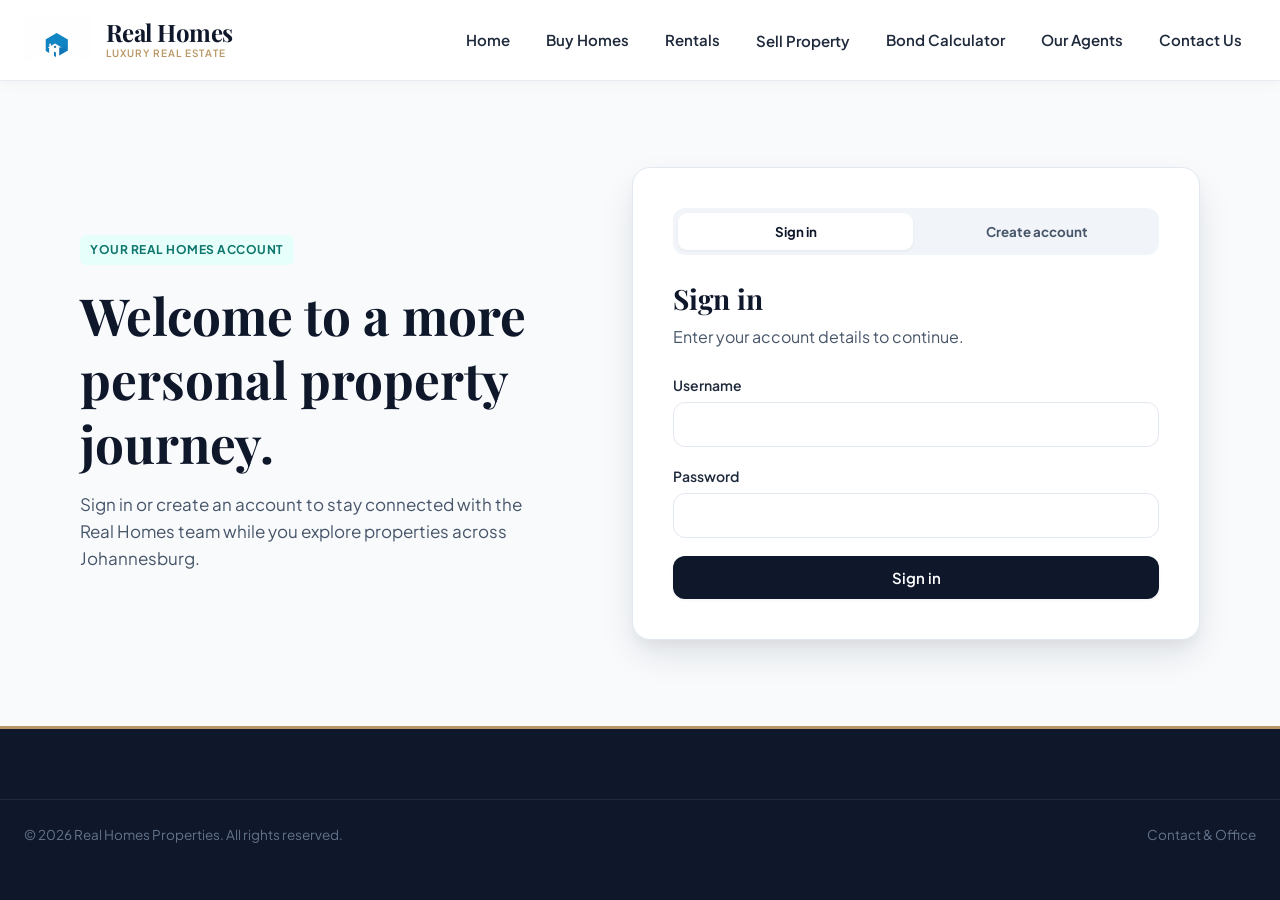
==== commit 1fc41131: "Update login and registration forms: modify username pattern for validation, streamline client login" ====
--- a/HTML/index.html
+++ b/HTML/index.html
@@ -61,7 +61,7 @@
             <form class="auth-form" id="register" action="auth.php" method="post" hidden>
                 <div class="form-group">
                     <label class="form-label" for="registerUsername">Choose a username</label>
-                    <input class="form-control" type="text" id="registerUsername" name="username" autocomplete="username" minlength="3" maxlength="50" pattern="[A-Za-z0-9._-]{3,50}" title="Use 3 to 50 letters, numbers, periods, underscores, or hyphens." required>
+                    <input class="form-control" type="text" id="registerUsername" name="username" autocomplete="username" minlength="3" maxlength="50" pattern="(?:[A-Za-z0-9._]|-){3,50}" title="Use 3 to 50 letters, numbers, periods, underscores, or hyphens." required>
                 </div>
                 <div class="form-group">
                     <label class="form-label" for="registerPassword">Create a password</label>
